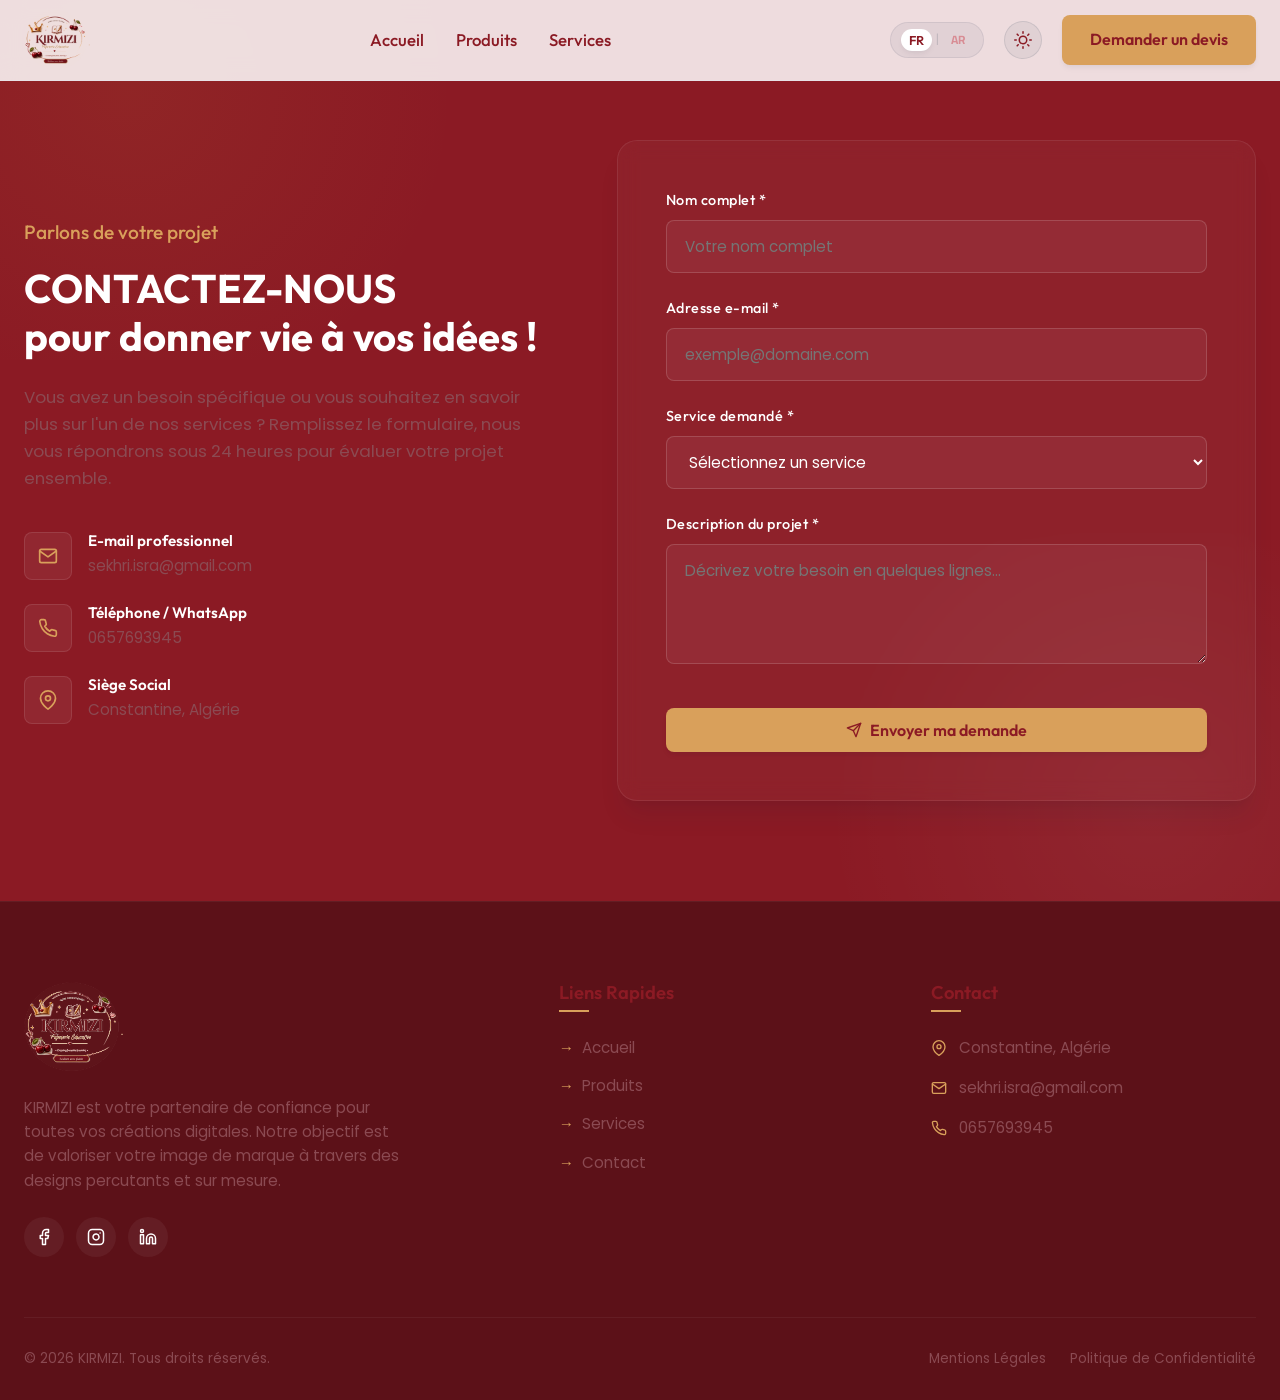
==== contact.html @ c8226710 "feat: move contact section to dedicated contact.html page accessible via Demander un devis" ====
<!DOCTYPE html>
<html lang="fr" dir="ltr">

<head>
  <meta charset="UTF-8">
  <meta name="viewport" content="width=device-width, initial-scale=1.0">
  <meta name="description"
    content="KIRMIZI - Contactez-nous pour toute demande de devis ou information sur nos créations digitales et papeterie éducative.">
  <title>KIRMIZI | Contact & Demande de Devis</title>

  <!-- Stylesheets -->
  <link rel="stylesheet" href="style.css">

  <!-- Favicon -->
  <link rel="icon" type="image/svg+xml" href="assets/logo-symbol.svg">
  <style>
    .contact-page-padding {
      padding-top: 140px;
      padding-bottom: 100px;
      min-height: 80vh;
    }
  </style>
</head>

<body>

  <!-- --- HEADER / NAVIGATION --- -->
  <header id="header">
    <div class="container">
      <nav class="nav-container">
        <a href="index.html" class="logo-link" id="logo-nav">
          <img src="assets/logo-kirmizi.png" alt="KIRMIZI Logo" class="header-logo">
        </a>

        <ul class="nav-menu" id="nav-menu">
          <li><a href="index.html#accueil" class="nav-link" data-i18n="nav-accueil">Accueil</a></li>
          <li><a href="index.html#portfolio" class="nav-link" data-i18n="nav-realisations">Produits</a></li>
          <li><a href="index.html#services" class="nav-link" data-i18n="nav-services">Services</a></li>
        </ul>

        <div class="nav-right-wrapper">
          <!-- Language Switcher -->
          <div class="lang-switcher">
            <button class="lang-btn active" data-lang="fr">FR</button>
            <span class="lang-divider">|</span>
            <button class="lang-btn" data-lang="ar">AR</button>
          </div>

          <button class="theme-toggle" aria-label="Toggle dark mode">
            <svg class="icon-sun" xmlns="http://www.w3.org/2000/svg" width="20" height="20" viewBox="0 0 24 24"
              fill="none" stroke="currentColor" stroke-width="2" stroke-linecap="round" stroke-linejoin="round">
              <circle cx="12" cy="12" r="5"></circle>
              <line x1="12" y1="1" x2="12" y2="3"></line>
              <line x1="12" y1="21" x2="12" y2="23"></line>
              <line x1="4.22" y1="4.22" x2="5.64" y2="5.64"></line>
              <line x1="18.36" y1="18.36" x2="19.78" y2="19.78"></line>
              <line x1="1" y1="12" x2="3" y2="12"></line>
              <line x1="21" y1="12" x2="23" y2="12"></line>
              <line x1="4.22" y1="19.78" x2="5.64" y2="18.36"></line>
              <line x1="18.36" y1="5.64" x2="19.78" y2="4.22"></line>
            </svg>
            <svg class="icon-moon" style="display:none;" xmlns="http://www.w3.org/2000/svg" width="20" height="20"
              viewBox="0 0 24 24" fill="none" stroke="currentColor" stroke-width="2" stroke-linecap="round"
              stroke-linejoin="round">
              <path d="M21 12.79A9 9 0 0111.21 3 7 7 0 0012 21a9 9 0 009-8.21z"></path>
            </svg>
          </button>

          <div class="nav-cta">
            <a href="contact.html" class="btn btn-primary" id="btn-devis" data-i18n="btn-devis">Demander un devis</a>
          </div>
        </div>

        <button class="menu-toggle" id="menu-toggle" aria-label="Ouvrir le menu">
          <span></span>
          <span></span>
          <span></span>
        </button>
      </nav>
    </div>
  </header>

  <!-- --- DEDICATED CONTACT SECTION --- -->
  <section class="contact contact-page-padding" id="contact">
    <div class="container">
      <div class="contact-wrapper">
        <div class="contact-info">
          <span class="contact-lead" data-i18n="contact-lead">Parlons de votre projet</span>
          <h2 class="contact-heading" data-i18n="contact-heading">CONTACTEZ-NOUS <br>pour donner vie à vos idées !</h2>
          <p class="contact-desc" data-i18n="contact-desc">
            Vous avez un besoin spécifique ou vous souhaitez en savoir plus sur l'un de nos services ? Remplissez le
            formulaire, nous vous répondrons sous 24 heures pour évaluer votre projet ensemble.
          </p>

          <div class="contact-details">
            <div class="contact-detail-item">
              <div class="contact-detail-icon">
                <svg xmlns="http://www.w3.org/2000/svg" viewBox="0 0 24 24" fill="none" stroke="currentColor"
                  stroke-width="2" stroke-linecap="round" stroke-linejoin="round">
                  <path d="M4 4h16c1.1 0 2 .9 2 2v12c0 1.1-.9 2-2 2H4c-1.1 0-2-.9-2-2V6c0-1.1.9-2 2-2z"></path>
                  <polyline points="22,6 12,13 2,6"></polyline>
                </svg>
              </div>
              <div class="contact-detail-text">
                <h4 data-i18n="contact-email-label">E-mail professionnel</h4>
                <p>sekhri.isra@gmail.com</p>
              </div>
            </div>

            <div class="contact-detail-item">
              <div class="contact-detail-icon">
                <svg xmlns="http://www.w3.org/2000/svg" viewBox="0 0 24 24" fill="none" stroke="currentColor"
                  stroke-width="2" stroke-linecap="round" stroke-linejoin="round">
                  <path
                    d="M22 16.92v3a2 2 0 0 1-2.18 2 19.79 19.79 0 0 1-8.63-3.07 19.5 19.5 0 0 1-6-6 19.5 19.5 0 0 1-3.07-8.67A2 2 0 0 1 4.11 2h3a2 2 0 0 1 2 1.72 12.84 12.84 0 0 0 .7 2.81 2 2 0 0 1-.45 2.11L8.09 9.91a16 16 0 0 0 6 6l1.27-1.27a2 2 0 0 1 2.11-.45 12.84 12.84 0 0 0 2.81.7A2 2 0 0 1 22 16.92z">
                  </path>
                </svg>
              </div>
              <div class="contact-detail-text">
                <h4 data-i18n="contact-phone-label">Téléphone / WhatsApp</h4>
                <p>0657693945</p>
              </div>
            </div>

            <div class="contact-detail-item">
              <div class="contact-detail-icon">
                <svg xmlns="http://www.w3.org/2000/svg" viewBox="0 0 24 24" fill="none" stroke="currentColor"
                  stroke-width="2" stroke-linecap="round" stroke-linejoin="round">
                  <path d="M21 10c0 7-9 13-9 13s-9-6-9-13a9 9 0 0 1 18 0z"></path>
                  <circle cx="12" cy="10" r="3"></circle>
                </svg>
              </div>
              <div class="contact-detail-text">
                <h4 data-i18n="contact-address-label">Siège Social</h4>
                <p data-i18n="contact-address-val">Constantine, Algérie</p>
              </div>
            </div>
          </div>
        </div>

        <div class="contact-form-container">
          <!-- FormSubmit integration to sekhri.isra@gmail.com -->
          <form id="contactForm" action="https://formsubmit.co/sekhri.isra@gmail.com" method="POST">
            <!-- FormSubmit Configurations -->
            <input type="hidden" name="_subject" value="Nouveau Projet Client - KIRMIZI">
            <input type="hidden" name="_template" value="table">
            <input type="hidden" name="_captcha" value="false">

            <div class="form-group">
              <label for="name" class="form-label" data-i18n="form-name-lbl">Nom complet *</label>
              <input type="text" id="name" name="name" class="form-input" data-i18n-ph="form-name-ph"
                placeholder="Votre nom complet" required>
            </div>

            <div class="form-group">
              <label for="email" class="form-label" data-i18n="form-email-lbl">Adresse e-mail *</label>
              <input type="email" id="email" name="email" class="form-input" data-i18n-ph="form-email-ph"
                placeholder="exemple@domaine.com" required>
            </div>

            <div class="form-group">
              <label for="service" class="form-label" data-i18n="form-service-lbl">Service demandé *</label>
              <select id="service" name="service" class="form-select" required>
                <option value="" disabled selected data-i18n="form-service-select">Sélectionnez un service</option>
                <option value="cartesNotebooks" data-i18n="form-opt-cartes-notebooks">Cartes de visite & Notebooks</option>
                <option value="pptMemoires" data-i18n="form-opt-ppt-memoires">Présentations PowerPoint, Mémoires & Rapports</option>
                <option value="autre" data-i18n="form-opt-other">Autre Projet Digital</option>
              </select>
            </div>

            <div class="form-group">
              <label for="message" class="form-label" data-i18n="form-msg-lbl">Description du projet *</label>
              <textarea id="message" name="message" class="form-textarea" data-i18n-ph="form-msg-ph"
                placeholder="Décrivez votre besoin en quelques lignes..." required></textarea>
            </div>

            <button type="submit" class="btn btn-primary form-submit">
              <svg xmlns="http://www.w3.org/2000/svg" width="16" height="16" viewBox="0 0 24 24" fill="none"
                stroke="currentColor" stroke-width="2" stroke-linecap="round" stroke-linejoin="round"
                class="btn-send-icon">
                <line x1="22" y1="2" x2="11" y2="13"></line>
                <polygon points="22 2 15 22 11 13 2 9 22 2"></polygon>
              </svg>
              <span data-i18n="btn-submit">Envoyer ma demande</span>
            </button>
          </form>

          <!-- Success Message Container -->
          <div class="success-message" id="successMessage"
            style="display: none; text-align: center; padding: 40px 20px; color: var(--text-white);">
            <div
              style="width: 80px; height: 80px; border-radius: 50%; background-color: rgba(204, 164, 59, 0.1); border: 2px solid var(--gold-primary); display: flex; align-items: center; justify-content: center; margin: 0 auto 24px auto;">
              <svg xmlns="http://www.w3.org/2000/svg" width="40" height="40" viewBox="0 0 24 24" fill="none"
                stroke="var(--gold-primary)" stroke-width="3" stroke-linecap="round" stroke-linejoin="round">
                <polyline points="20 6 9 17 4 12"></polyline>
              </svg>
            </div>
            <h3 data-i18n="success-title"
              style="font-family: 'Outfit', sans-serif; font-size: 1.8rem; margin-bottom: 12px; color: var(--gold-primary);">
              Merci pour votre message !</h3>
            <p data-i18n="success-desc"
              style="color: var(--text-light); margin-bottom: 30px; font-size: 1rem; max-width: 400px; margin-left: auto; margin-right: auto;">
              Votre demande a bien été envoyée. Notre équipe commerciale étudiera votre projet et prendra contact avec
              vous sous 24 heures.
            </p>
            <button id="resetFormBtn" class="btn btn-outline-white" data-i18n="btn-reset">Envoyer une autre
              demande</button>
          </div>
        </div>
      </div>
    </div>
  </section>

  <!-- --- FOOTER --- -->
  <footer>
    <div class="container">
      <div class="footer-grid">
        <div class="footer-col-brand">
          <img src="assets/logo-kirmizi.png" alt="KIRMIZI Logo" class="footer-logo">
          <p class="footer-desc" data-i18n="footer-desc">
            KIRMIZI est votre partenaire de confiance pour toutes vos créations digitales. Notre objectif est de
            valoriser votre image de marque à travers des designs percutants et sur mesure.
          </p>
          <div class="footer-socials">
            <a href="#" class="social-link" aria-label="Facebook">
              <svg xmlns="http://www.w3.org/2000/svg" viewBox="0 0 24 24" fill="none" stroke="currentColor"
                stroke-width="2" stroke-linecap="round" stroke-linejoin="round">
                <path d="M18 2h-3a5 5 0 0 0-5 5v3H7v4h3v8h4v-8h3l1-4h-4V7a1 1 0 0 1 1-1h3z"></path>
              </svg>
            </a>
            <a href="#" class="social-link" aria-label="Instagram">
              <svg xmlns="http://www.w3.org/2000/svg" viewBox="0 0 24 24" fill="none" stroke="currentColor"
                stroke-width="2" stroke-linecap="round" stroke-linejoin="round">
                <rect x="2" y="2" width="20" height="20" rx="5" ry="5"></rect>
                <path d="M16 11.37A4 4 0 1 1 12.63 8 4 4 0 0 1 16 11.37z"></path>
                <line x1="17.5" y1="6.5" x2="17.51" y2="6.5"></line>
              </svg>
            </a>
            <a href="#" class="social-link" aria-label="LinkedIn">
              <svg xmlns="http://www.w3.org/2000/svg" viewBox="0 0 24 24" fill="none" stroke="currentColor"
                stroke-width="2" stroke-linecap="round" stroke-linejoin="round">
                <path d="M16 8a6 6 0 0 1 6 6v7h-4v-7a2 2 0 0 0-2-2 2 2 0 0 0-2 2v7h-4v-7a6 6 0 0 1 6-6z"></path>
                <rect x="2" y="9" width="4" height="12"></rect>
                <circle cx="4" cy="4" r="2"></circle>
              </svg>
            </a>
          </div>
        </div>

        <div>
          <h4 class="footer-col-title" data-i18n="footer-links-title">Liens Rapides</h4>
          <ul class="footer-links">
            <li><a href="index.html#accueil" class="footer-link" data-i18n="nav-accueil">Accueil</a></li>
            <li><a href="index.html#portfolio" class="footer-link" data-i18n="nav-realisations">Produits</a></li>
            <li><a href="index.html#services" class="footer-link" data-i18n="nav-services">Services</a></li>
            <li><a href="contact.html" class="footer-link" data-i18n="nav-contact">Contact</a></li>
          </ul>
        </div>

        <div>
          <h4 class="footer-col-title" data-i18n="footer-contact-title">Contact</h4>
          <div class="footer-contact-item">
            <svg xmlns="http://www.w3.org/2000/svg" viewBox="0 0 24 24" fill="none" stroke="currentColor"
              stroke-width="2" stroke-linecap="round" stroke-linejoin="round">
              <path d="M21 10c0 7-9 13-9 13s-9-6-9-13a9 9 0 0 1 18 0z"></path>
              <circle cx="12" cy="10" r="3"></circle>
            </svg>
            <span data-i18n="contact-address-val">Constantine, Algérie</span>
          </div>
          <div class="footer-contact-item">
            <svg xmlns="http://www.w3.org/2000/svg" viewBox="0 0 24 24" fill="none" stroke="currentColor"
              stroke-width="2" stroke-linecap="round" stroke-linejoin="round">
              <path d="M4 4h16c1.1 0 2 .9 2 2v12c0 1.1-.9 2-2 2H4c-1.1 0-2-.9-2-2V6c0-1.1.9-2 2-2z"></path>
              <polyline points="22,6 12,13 2,6"></polyline>
            </svg>
            <span>sekhri.isra@gmail.com</span>
          </div>
          <div class="footer-contact-item">
            <svg xmlns="http://www.w3.org/2000/svg" viewBox="0 0 24 24" fill="none" stroke="currentColor"
              stroke-width="2" stroke-linecap="round" stroke-linejoin="round">
              <path
                d="M22 16.92v3a2 2 0 0 1-2.18 2 19.79 19.79 0 0 1-8.63-3.07 19.5 19.5 0 0 1-6-6 19.5 19.5 0 0 1-3.07-8.67A2 2 0 0 1 4.11 2h3a2 2 0 0 1 2 1.72 12.84 12.84 0 0 0 .7 2.81 2 2 0 0 1-.45 2.11L8.09 9.91a16 16 0 0 0 6 6l1.27-1.27a2 2 0 0 1 2.11-.45 12.84 12.84 0 0 0 2.81.7A2 2 0 0 1 22 16.92z">
              </path>
            </svg>
            <span>0657693945</span>
          </div>
        </div>
      </div>

      <div class="footer-bottom">
        <p data-i18n="footer-copyright">© 2026 KIRMIZI. Tous droits réservés.</p>
        <div class="footer-bottom-links">
          <a href="#" class="footer-bottom-link" data-i18n="footer-legal">Mentions Légales</a>
          <a href="#" class="footer-bottom-link" data-i18n="footer-privacy">Politique de Confidentialité</a>
        </div>
      </div>
    </div>
  </footer>

  <!-- Scripts -->
  <script src="translations.js"></script>
  <script src="script.js"></script>
</body>

</html>
---- style.css ----
@import url('https://fonts.googleapis.com/css2?family=Cairo:wght@300;400;500;600;700;800&family=Outfit:wght@300;400;500;600;700;800&family=Poppins:wght@300;400;500;600;700&display=swap');

/* --- CUSTOM VARIABLES --- */
:root {
  /* Brand Colors */
  --navy-primary: #8B1A24; /* Burgundy */
  --navy-dark: #5C1118;
  --navy-light: #B2222E;
  --navy-muted: #D88C94;
  --gold-primary: #D9A05B;
  --gold-light: #E6BC82;
  --gold-dark: #A67339;
  --gold-bg-hover: #C58B4A;

  /* Services Theme Colors */
  --color-powerpoint: #e05a36;
  --color-memoires: #1a938c;
  --color-cartes: #7209b7;
  --color-notebooks: #d1a12c;
  --color-sitesweb: #0077b6;

  /* Neutrals */
  --text-main: #4A1A1E;
  --text-light: #8B4A52;
  --text-white: #ffffff;
  --bg-light: #FDF6EE;
  --bg-white: #ffffff;
  --border-light: #e2e8f0;

  /* Layout & Transitions */
  --transition-smooth: all 0.4s cubic-bezier(0.16, 1, 0.3, 1);
  --transition-bounce: all 0.5s cubic-bezier(0.175, 0.885, 0.32, 1.275);
  --radius-lg: 20px;
  --radius-md: 12px;
  --radius-sm: 8px;
  --radius-full: 9999px;

  /* Shadows */
  --shadow-sm: 0 4px 6px -1px rgba(15, 34, 63, 0.05), 0 2px 4px -1px rgba(15, 34, 63, 0.03);
  --shadow-md: 0 10px 15px -3px rgba(15, 34, 63, 0.06), 0 4px 6px -2px rgba(15, 34, 63, 0.04);
  --shadow-lg: 0 20px 25px -5px rgba(15, 34, 63, 0.08), 0 10px 10px -5px rgba(15, 34, 63, 0.04);
  --shadow-gold: 0 10px 20px -3px rgba(204, 164, 59, 0.25);
  --shadow-powerpoint: 0 10px 20px -3px rgba(224, 90, 54, 0.2);
  --shadow-memoires: 0 10px 20px -3px rgba(26, 147, 140, 0.2);
  --shadow-cartes: 0 10px 20px -3px rgba(114, 9, 183, 0.2);
  --shadow-notebooks: 0 10px 20px -3px rgba(209, 161, 44, 0.2);
  --shadow-sitesweb: 0 10px 20px -3px rgba(0, 119, 182, 0.2);
}

/* --- RESET & GENERAL STYLES --- */
* {
  margin: 0;
  padding: 0;
  box-sizing: border-box;
}

html {
  scroll-behavior: smooth;
}

body {
  font-family: 'Poppins', sans-serif;
  color: var(--text-main);
  background-color: var(--bg-white);
  line-height: 1.6;
  overflow-x: hidden;
}

h1,
h2,
h3,
h4,
h5,
h6 {
  font-family: 'Outfit', sans-serif;
  font-weight: 700;
  color: var(--navy-primary);
  line-height: 1.2;
}

a {
  text-decoration: none;
  color: inherit;
  transition: var(--transition-smooth);
}

ul {
  list-style: none;
}

img {
  max-width: 100%;
  height: auto;
  display: block;
}

.container {
  width: 100%;
  max-width: 1280px;
  margin: 0 auto;
  padding: 0 24px;
}

.section-padding {
  padding: 100px 0;
}

/* --- TYPOGRAPHY UTILITIES --- */
.section-title {
  text-align: center;
  font-size: 2.5rem;
  margin-bottom: 16px;
  position: relative;
}

.section-title span {
  color: var(--gold-primary);
}

.section-subtitle {
  text-align: center;
  font-size: 1.1rem;
  color: var(--text-light);
  max-width: 600px;
  margin: 0 auto 60px auto;
}

/* --- BUTTONS --- */
.btn {
  display: inline-flex;
  align-items: center;
  justify-content: center;
  padding: 12px 28px;
  font-family: 'Outfit', sans-serif;
  font-weight: 600;
  font-size: 1rem;
  border-radius: var(--radius-sm);
  transition: var(--transition-smooth);
  cursor: pointer;
  border: none;
  gap: 8px;
}

.btn-primary {
  background-color: var(--gold-primary);
  color: var(--navy-primary);
  box-shadow: var(--shadow-sm);
}

.btn-primary:hover {
  background-color: var(--gold-light);
  color: var(--navy-primary);
  transform: translateY(-2px);
  box-shadow: var(--shadow-gold);
}

.btn-secondary {
  background-color: transparent;
  color: var(--navy-primary);
  border: 2px solid var(--navy-primary);
}

.btn-secondary:hover {
  background-color: var(--navy-primary);
  color: var(--text-white);
  transform: translateY(-2px);
}

.btn-outline-white {
  background-color: transparent;
  color: var(--text-white);
  border: 2px solid var(--text-white);
}

.btn-outline-white:hover {
  background-color: var(--text-white);
  color: var(--navy-primary);
  transform: translateY(-2px);
}

/* --- HEADER & NAVIGATION --- */
header {
  position: fixed;
  top: 0;
  left: 0;
  width: 100%;
  z-index: 1000;
  background-color: rgba(255, 255, 255, 0.85);
  backdrop-filter: blur(12px);
  -webkit-backdrop-filter: blur(12px);
  border-bottom: 1px solid rgba(226, 232, 240, 0.5);
  transition: var(--transition-smooth);
}

header.scrolled {
  background-color: var(--bg-white);
  box-shadow: var(--shadow-sm);
  padding: 10px 0;
}

.nav-container {
  display: flex;
  justify-content: space-between;
  align-items: center;
  height: 80px;
  transition: var(--transition-smooth);
}

header.scrolled .nav-container {
  height: 70px;
}

.logo-link img,
.header-logo {
  height: 60px;
  width: auto;
  max-height: 100%;
  object-fit: contain;
  transition: var(--transition-smooth);
}

.nav-right-wrapper {
  display: flex;
  align-items: center;
  gap: 20px;
}

.nav-menu {
  display: flex;
  align-items: center;
  gap: 32px;
}

.nav-link {
  font-family: 'Outfit', sans-serif;
  font-weight: 500;
  font-size: 1.05rem;
  color: var(--navy-primary);
  position: relative;
  padding: 6px 0;
}

.nav-link::after {
  content: '';
  position: absolute;
  bottom: 0;
  left: 0;
  width: 0;
  height: 2px;
  background-color: var(--gold-primary);
  transition: var(--transition-smooth);
}

.nav-link:hover {
  color: var(--gold-primary);
}

.nav-link:hover::after {
  width: 100%;
}

.nav-cta {
  display: flex;
  align-items: center;
}

.menu-toggle {
  display: none;
  flex-direction: column;
  justify-content: space-between;
  width: 24px;
  height: 18px;
  background: transparent;
  border: none;
  cursor: pointer;
  z-index: 1001;
}

.menu-toggle span {
  display: block;
  width: 100%;
  height: 2px;
  background-color: var(--navy-primary);
  transition: var(--transition-smooth);
}

/* --- HERO SECTION --- */
.hero {
  position: relative;
  background: radial-gradient(circle at 10% 20%, rgba(204, 164, 59, 0.05) 0%, rgba(255, 255, 255, 0) 90%),
    radial-gradient(circle at 90% 80%, rgba(15, 34, 63, 0.03) 0%, rgba(255, 255, 255, 0) 90%);
  padding: 160px 0 100px 0;
  overflow: hidden;
}

.hero-grid {
  display: grid;
  grid-template-columns: 1.2fr 1fr;
  align-items: center;
  gap: 48px;
}

.hero-content {
  max-width: 650px;
}

.hero-tag {
  display: inline-flex;
  align-items: center;
  gap: 8px;
  background-color: rgba(204, 164, 59, 0.1);
  color: var(--gold-dark);
  font-family: 'Outfit', sans-serif;
  font-weight: 600;
  font-size: 0.9rem;
  padding: 6px 16px;
  border-radius: var(--radius-full);
  margin-bottom: 24px;
  border: 1px solid rgba(204, 164, 59, 0.2);
}

.hero-tag svg {
  width: 14px;
  height: 14px;
  fill: currentColor;
}

.hero-title {
  font-size: 3.5rem;
  font-weight: 800;
  margin-bottom: 20px;
  letter-spacing: -0.5px;
}

.hero-title span.accent {
  color: var(--gold-primary);
  font-family: 'Poppins', sans-serif;
  font-weight: 300;
  font-style: italic;
}

.hero-description {
  font-size: 1.15rem;
  color: var(--text-light);
  margin-bottom: 36px;
  font-weight: 400;
}

.hero-btns {
  display: flex;
  gap: 16px;
}

.hero-visual {
  position: relative;
  display: flex;
  justify-content: center;
  align-items: center;
}

.hero-mockup-wrapper {
  position: relative;
  width: 100%;
  max-width: 520px;
  border-radius: var(--radius-lg);
  box-shadow: var(--shadow-lg);
  background-color: var(--bg-white);
  padding: 10px;
  transition: var(--transition-smooth);
  z-index: 2;
  border: 1px solid rgba(15, 34, 63, 0.05);
}

.hero-mockup-wrapper:hover {
  transform: translateY(-8px) scale(1.01);
  box-shadow: 0 30px 50px -10px rgba(15, 34, 63, 0.15);
}

.hero-mockup-wrapper img {
  border-radius: calc(var(--radius-lg) - 8px);
  width: 100%;
}

.hero-backdrop {
  position: absolute;
  top: 10%;
  right: -5%;
  width: 90%;
  height: 90%;
  background: linear-gradient(135deg, rgba(204, 164, 59, 0.2) 0%, rgba(15, 34, 63, 0.2) 100%);
  filter: blur(50px);
  border-radius: 50%;
  z-index: 1;
  pointer-events: none;
}

/* --- TRUST BANNER (AVANTAGES) --- */
.trust-banner {
  background-color: var(--navy-primary);
  color: var(--text-white);
  padding: 35px 0;
  box-shadow: var(--shadow-md);
  position: relative;
  z-index: 5;
}

.trust-grid {
  display: flex;
  justify-content: space-between;
  align-items: center;
  flex-wrap: wrap;
  gap: 24px;
}

.trust-item {
  display: flex;
  align-items: center;
  gap: 12px;
}

.trust-icon {
  width: 42px;
  height: 42px;
  border-radius: 50%;
  background-color: rgba(255, 255, 255, 0.1);
  display: flex;
  align-items: center;
  justify-content: center;
  color: var(--gold-primary);
  flex-shrink: 0;
  transition: var(--transition-smooth);
  border: 1px solid rgba(255, 255, 255, 0.05);
}

.trust-item:hover .trust-icon {
  background-color: var(--gold-primary);
  color: var(--navy-primary);
  transform: rotate(360deg);
}

.trust-icon svg {
  width: 20px;
  height: 20px;
}

.trust-text {
  font-family: 'Outfit', sans-serif;
  font-weight: 600;
  font-size: 0.9rem;
  letter-spacing: 1.5px;
  text-transform: uppercase;
}

.trust-divider {
  height: 30px;
  width: 1px;
  background-color: rgba(255, 255, 255, 0.15);
}

/* --- SERVICES SECTION --- */
.services {
  background-color: var(--bg-light);
}

.services-grid {
  display: grid;
  grid-template-columns: repeat(auto-fit, minmax(280px, 1fr));
  gap: 30px;
}

/* Service Card Themes */
.service-card {
  background-color: var(--bg-white);
  border-radius: var(--radius-lg);
  padding: 40px 30px;
  box-shadow: var(--shadow-sm);
  border: 1px solid var(--border-light);
  transition: var(--transition-bounce);
  position: relative;
  overflow: hidden;
  display: flex;
  flex-direction: column;
  align-items: flex-start;
}

.service-card::before {
  content: '';
  position: absolute;
  top: 0;
  left: 0;
  width: 100%;
  height: 4px;
  transition: var(--transition-smooth);
}

.service-icon {
  width: 65px;
  height: 65px;
  border-radius: 50%;
  display: flex;
  align-items: center;
  justify-content: center;
  margin-bottom: 28px;
  transition: var(--transition-bounce);
  color: var(--text-white);
}

.service-icon svg {
  width: 28px;
  height: 28px;
}

.service-title {
  font-size: 1.4rem;
  font-weight: 700;
  margin-bottom: 14px;
  transition: var(--transition-smooth);
}

.service-desc {
  font-size: 0.95rem;
  color: var(--text-light);
  margin-bottom: 30px;
  flex-grow: 1;
}

.service-link {
  display: inline-flex;
  align-items: center;
  gap: 8px;
  font-family: 'Outfit', sans-serif;
  font-weight: 600;
  font-size: 0.95rem;
  transition: var(--transition-smooth);
}

.service-link svg {
  width: 16px;
  height: 16px;
  transition: var(--transition-bounce);
}

/* Applying Themes Dynamically */
/* 1. PowerPoint (Orange) */
.service-card.theme-powerpoint::before {
  background-color: var(--color-powerpoint);
}

.service-card.theme-powerpoint .service-icon {
  background-color: var(--color-powerpoint);
  box-shadow: 0 8px 20px -5px var(--color-powerpoint);
}

.service-card.theme-powerpoint .service-link {
  color: var(--color-powerpoint);
}

.service-card.theme-powerpoint:hover {
  border-color: rgba(224, 90, 54, 0.3);
  box-shadow: var(--shadow-powerpoint);
  transform: translateY(-8px);
}

.service-card.theme-powerpoint:hover .service-icon {
  transform: scale(1.1) rotate(10deg);
}

.service-card.theme-powerpoint:hover .service-link svg {
  transform: translateX(4px);
}

/* 2. Mémoires (Teal) */
.service-card.theme-memoires::before {
  background-color: var(--color-memoires);
}

.service-card.theme-memoires .service-icon {
  background-color: var(--color-memoires);
  box-shadow: 0 8px 20px -5px var(--color-memoires);
}

.service-card.theme-memoires .service-link {
  color: var(--color-memoires);
}

.service-card.theme-memoires:hover {
  border-color: rgba(26, 147, 140, 0.3);
  box-shadow: var(--shadow-memoires);
  transform: translateY(-8px);
}

.service-card.theme-memoires:hover .service-icon {
  transform: scale(1.1) rotate(10deg);
}

.service-card.theme-memoires:hover .service-link svg {
  transform: translateX(4px);
}

/* 3. Cartes de visite (Purple) */
.service-card.theme-cartes::before {
  background-color: var(--color-cartes);
}

.service-card.theme-cartes .service-icon {
  background-color: var(--color-cartes);
  box-shadow: 0 8px 20px -5px var(--color-cartes);
}

.service-card.theme-cartes .service-link {
  color: var(--color-cartes);
}

.service-card.theme-cartes:hover {
  border-color: rgba(114, 9, 183, 0.3);
  box-shadow: var(--shadow-cartes);
  transform: translateY(-8px);
}

.service-card.theme-cartes:hover .service-icon {
  transform: scale(1.1) rotate(10deg);
}

.service-card.theme-cartes:hover .service-link svg {
  transform: translateX(4px);
}

/* 4. Notebook (Gold) */
.service-card.theme-notebooks::before {
  background-color: var(--color-notebooks);
}

.service-card.theme-notebooks .service-icon {
  background-color: var(--color-notebooks);
  box-shadow: 0 8px 20px -5px var(--color-notebooks);
}

.service-card.theme-notebooks .service-link {
  color: var(--color-notebooks);
}

.service-card.theme-notebooks:hover {
  border-color: rgba(209, 161, 44, 0.3);
  box-shadow: var(--shadow-notebooks);
  transform: translateY(-8px);
}

.service-card.theme-notebooks:hover .service-icon {
  transform: scale(1.1) rotate(10deg);
}

.service-card.theme-notebooks:hover .service-link svg {
  transform: translateX(4px);
}

/* 5. Sites Web (Blue) */
.service-card.theme-sitesweb::before {
  background-color: var(--color-sitesweb);
}

.service-card.theme-sitesweb .service-icon {
  background-color: var(--color-sitesweb);
  box-shadow: 0 8px 20px -5px var(--color-sitesweb);
}

.service-card.theme-sitesweb .service-link {
  color: var(--color-sitesweb);
}

.service-card.theme-sitesweb:hover {
  border-color: rgba(0, 119, 182, 0.3);
  box-shadow: var(--shadow-sitesweb);
  transform: translateY(-8px);
}

.service-card.theme-sitesweb:hover .service-icon {
  transform: scale(1.1) rotate(10deg);
}

.service-card.theme-sitesweb:hover .service-link svg {
  transform: translateX(4px);
}

/* --- PORTFOLIO GALLERY --- */
.portfolio-filters {
  display: flex;
  justify-content: center;
  gap: 12px;
  margin-bottom: 40px;
  flex-wrap: wrap;
}

.filter-btn {
  background-color: var(--bg-light);
  color: var(--navy-primary);
  border: 1px solid var(--border-light);
  padding: 8px 20px;
  border-radius: var(--radius-full);
  font-family: 'Outfit', sans-serif;
  font-weight: 500;
  cursor: pointer;
  transition: var(--transition-smooth);
}

.filter-btn.active,
.filter-btn:hover {
  background-color: var(--navy-primary);
  color: var(--text-white);
  border-color: var(--navy-primary);
}

.portfolio-grid {
  display: grid;
  grid-template-columns: repeat(auto-fill, minmax(350px, 1fr));
  gap: 30px;
}

.portfolio-item {
  position: relative;
  border-radius: var(--radius-lg);
  overflow: hidden;
  box-shadow: var(--shadow-sm);
  aspect-ratio: 4 / 3;
  cursor: pointer;
  background-color: var(--navy-primary);
}

.portfolio-img {
  width: 100%;
  height: 100%;
  object-fit: cover;
  transition: var(--transition-smooth);
}

.portfolio-overlay {
  position: absolute;
  top: 0;
  left: 0;
  width: 100%;
  height: 100%;
  background: linear-gradient(to top, rgba(15, 34, 63, 0.95) 0%, rgba(15, 34, 63, 0.4) 100%);
  display: flex;
  flex-direction: column;
  justify-content: flex-end;
  padding: 30px;
  opacity: 0;
  transition: var(--transition-smooth);
  z-index: 2;
}

.portfolio-item:hover .portfolio-img {
  transform: scale(1.1);
}

.portfolio-item:hover .portfolio-overlay {
  opacity: 1;
}

.portfolio-category {
  font-family: 'Outfit', sans-serif;
  font-size: 0.8rem;
  font-weight: 600;
  text-transform: uppercase;
  color: var(--gold-primary);
  letter-spacing: 2px;
  margin-bottom: 6px;
}

.portfolio-title {
  font-size: 1.3rem;
  font-weight: 700;
  color: var(--text-white);
}

/* --- CONTACT SECTION --- */
.contact {
  background-color: var(--navy-primary);
  color: var(--text-white);
  position: relative;
  overflow: hidden;
}

.contact::before {
  content: '';
  position: absolute;
  top: -20%;
  left: -20%;
  width: 60%;
  height: 60%;
  background: radial-gradient(circle, rgba(204, 164, 59, 0.08) 0%, rgba(255, 255, 255, 0) 70%);
  pointer-events: none;
}

.contact::after {
  content: '';
  position: absolute;
  bottom: -20%;
  right: -20%;
  width: 60%;
  height: 60%;
  background: radial-gradient(circle, rgba(255, 255, 255, 0.05) 0%, rgba(255, 255, 255, 0) 70%);
  pointer-events: none;
}

.contact .section-title {
  color: var(--text-white);
}

.contact-wrapper {
  display: grid;
  grid-template-columns: 1fr 1.2fr;
  gap: 60px;
  position: relative;
  z-index: 2;
}

.contact-info {
  display: flex;
  flex-direction: column;
  justify-content: center;
}

.contact-lead {
  font-size: 1.2rem;
  color: var(--gold-primary);
  margin-bottom: 16px;
  font-family: 'Outfit', sans-serif;
  font-weight: 500;
}

.contact-heading {
  font-size: 2.5rem;
  color: var(--text-white);
  margin-bottom: 24px;
}

.contact-desc {
  color: var(--text-light);
  margin-bottom: 40px;
  font-size: 1.05rem;
}

.contact-details {
  display: flex;
  flex-direction: column;
  gap: 24px;
}

.contact-detail-item {
  display: flex;
  align-items: center;
  gap: 16px;
}

.contact-detail-icon {
  width: 48px;
  height: 48px;
  border-radius: var(--radius-sm);
  background-color: rgba(255, 255, 255, 0.06);
  border: 1px solid rgba(255, 255, 255, 0.1);
  display: flex;
  align-items: center;
  justify-content: center;
  color: var(--gold-primary);
}

.contact-detail-icon svg {
  width: 20px;
  height: 20px;
}

.contact-detail-text h4 {
  font-family: 'Outfit', sans-serif;
  font-weight: 600;
  font-size: 0.95rem;
  color: var(--text-white);
  margin-bottom: 4px;
}

.contact-detail-text p {
  color: var(--text-light);
  font-size: 0.95rem;
}

/* Glassmorphic Contact Form */
.contact-form-container {
  background-color: rgba(255, 255, 255, 0.03);
  backdrop-filter: blur(10px);
  -webkit-backdrop-filter: blur(10px);
  border: 1px solid rgba(255, 255, 255, 0.08);
  padding: 48px;
  border-radius: var(--radius-lg);
  box-shadow: var(--shadow-lg);
}

.form-group {
  margin-bottom: 24px;
}

.form-label {
  display: block;
  font-family: 'Outfit', sans-serif;
  font-weight: 500;
  font-size: 0.9rem;
  margin-bottom: 8px;
  color: var(--text-white);
  letter-spacing: 0.5px;
}

.form-input,
.form-select,
.form-textarea {
  width: 100%;
  background-color: rgba(255, 255, 255, 0.05);
  border: 1px solid rgba(255, 255, 255, 0.15);
  padding: 14px 18px;
  border-radius: var(--radius-sm);
  color: var(--text-white);
  font-family: 'Poppins', sans-serif;
  font-size: 0.95rem;
  transition: var(--transition-smooth);
}

.form-select option {
  background-color: var(--navy-dark);
  color: var(--text-white);
}

.form-input:focus,
.form-select:focus,
.form-textarea:focus {
  outline: none;
  border-color: var(--gold-primary);
  background-color: rgba(255, 255, 255, 0.08);
  box-shadow: 0 0 0 4px rgba(204, 164, 59, 0.15);
}

.form-textarea {
  resize: vertical;
  min-height: 120px;
}

.form-submit {
  width: 100%;
  margin-top: 12px;
}

/* --- FOOTER --- */
footer {
  background-color: var(--navy-dark);
  color: var(--text-white);
  padding: 80px 0 30px 0;
  border-top: 1px solid rgba(255, 255, 255, 0.05);
}

.footer-grid {
  display: grid;
  grid-template-columns: 1.5fr 1fr 1fr;
  gap: 48px;
  margin-bottom: 60px;
}

.footer-col-brand {
  max-width: 380px;
}

.footer-logo {
  height: 90px;
  width: auto;
  object-fit: contain;
  margin-bottom: 24px;
}

.footer-desc {
  color: var(--text-light);
  font-size: 0.95rem;
  margin-bottom: 24px;
}

.footer-socials {
  display: flex;
  gap: 12px;
}

.social-link {
  width: 40px;
  height: 40px;
  border-radius: 50%;
  background-color: rgba(255, 255, 255, 0.05);
  display: flex;
  align-items: center;
  justify-content: center;
  color: var(--text-white);
  transition: var(--transition-smooth);
}

.social-link:hover {
  background-color: var(--gold-primary);
  color: var(--navy-primary);
  transform: translateY(-3px);
}

.social-link svg {
  width: 18px;
  height: 18px;
}

.footer-col-title {
  font-family: 'Outfit', sans-serif;
  font-weight: 600;
  font-size: 1.15rem;
  margin-bottom: 24px;
  position: relative;
  padding-bottom: 8px;
}

.footer-col-title::after {
  content: '';
  position: absolute;
  bottom: 0;
  left: 0;
  width: 30px;
  height: 2px;
  background-color: var(--gold-primary);
}

.footer-links {
  display: flex;
  flex-direction: column;
  gap: 14px;
}

.footer-link {
  color: var(--text-light);
  font-size: 0.95rem;
  display: flex;
  align-items: center;
  gap: 8px;
}

.footer-link::before {
  content: '→';
  color: var(--gold-primary);
  transition: var(--transition-smooth);
}

.footer-link:hover {
  color: var(--gold-primary);
  transform: translateX(4px);
}

.footer-contact-item {
  display: flex;
  align-items: flex-start;
  gap: 12px;
  color: var(--text-light);
  font-size: 0.95rem;
  margin-bottom: 16px;
}

.footer-contact-item svg {
  width: 16px;
  height: 16px;
  color: var(--gold-primary);
  margin-top: 4px;
  flex-shrink: 0;
}

.footer-bottom {
  display: flex;
  justify-content: space-between;
  align-items: center;
  padding-top: 30px;
  border-top: 1px solid rgba(255, 255, 255, 0.05);
  font-size: 0.85rem;
  color: var(--text-light);
}

.footer-bottom-links {
  display: flex;
  gap: 24px;
}

.footer-bottom-link:hover {
  color: var(--gold-primary);
}

/* --- DYNAMIC MODALS FOR SERVICES --- */
.modal-overlay {
  position: fixed;
  top: 0;
  left: 0;
  width: 100%;
  height: 100%;
  background-color: rgba(7, 17, 36, 0.8);
  backdrop-filter: blur(8px);
  z-index: 2000;
  display: flex;
  align-items: center;
  justify-content: center;
  opacity: 0;
  pointer-events: none;
  transition: var(--transition-smooth);
}

.modal-overlay.active {
  opacity: 1;
  pointer-events: auto;
}

.modal-content {
  background-color: var(--bg-white);
  width: 90%;
  max-width: 600px;
  border-radius: var(--radius-lg);
  padding: 48px;
  box-shadow: var(--shadow-lg);
  position: relative;
  transform: scale(0.9);
  transition: var(--transition-bounce);
  border: 1px solid rgba(15, 34, 63, 0.1);
}

.modal-overlay.active .modal-content {
  transform: scale(1);
}

.modal-close {
  position: absolute;
  top: 24px;
  right: 24px;
  width: 36px;
  height: 36px;
  border-radius: 50%;
  background-color: var(--bg-light);
  border: none;
  cursor: pointer;
  display: flex;
  align-items: center;
  justify-content: center;
  color: var(--navy-primary);
  transition: var(--transition-smooth);
}

.modal-close:hover {
  background-color: var(--navy-primary);
  color: var(--text-white);
}

.modal-header {
  display: flex;
  align-items: center;
  gap: 16px;
  margin-bottom: 24px;
}

.modal-badge {
  padding: 6px 14px;
  border-radius: var(--radius-full);
  font-family: 'Outfit', sans-serif;
  font-size: 0.8rem;
  font-weight: 600;
  text-transform: uppercase;
  color: var(--text-white);
}

.modal-title {
  font-size: 1.8rem;
  font-weight: 800;
}

.modal-body {
  font-size: 1rem;
  color: var(--text-main);
  margin-bottom: 30px;
}

.modal-body ul {
  margin-top: 16px;
  display: flex;
  flex-direction: column;
  gap: 10px;
}

.modal-body li {
  display: flex;
  align-items: center;
  gap: 10px;
}

.modal-body li::before {
  content: '✓';
  color: var(--gold-primary);
  font-weight: bold;
}

.modal-action {
  display: flex;
  justify-content: flex-end;
  gap: 12px;
}

/* --- RESPONSIVE DESIGN --- */
@media (max-width: 1024px) {
  .hero-title {
    font-size: 3rem;
  }

  .hero-grid {
    gap: 32px;
  }
}

@media (max-width: 900px) {
  .section-padding {
    padding: 80px 0;
  }

  .hero {
    padding: 140px 0 80px 0;
  }

  .hero-grid {
    grid-template-columns: 1fr;
    text-align: center;
  }

  .hero-content {
    margin: 0 auto;
  }

  .hero-tag {
    justify-content: center;
  }

  .hero-btns {
    justify-content: center;
  }

  .hero-mockup-wrapper {
    max-width: 450px;
    margin: 0 auto;
  }

  .trust-divider {
    display: none;
  }

  .trust-grid {
    justify-content: center;
  }

  .contact-wrapper {
    grid-template-columns: 1fr;
    gap: 40px;
  }

  .contact-info {
    text-align: center;
  }

  .contact-details {
    align-items: center;
  }

  .footer-grid {
    grid-template-columns: 1fr;
    gap: 36px;
    text-align: center;
  }

  .footer-col-brand {
    max-width: 100%;
    margin: 0 auto;
  }

  .footer-logo {
    margin: 0 auto 24px auto;
  }

  .footer-socials {
    justify-content: center;
  }

  .footer-col-title::after {
    left: 50%;
    transform: translateX(-50%);
  }

  .footer-bottom {
    flex-direction: column;
    gap: 16px;
    text-align: center;
  }
}

@media (max-width: 768px) {
  .header-logo {
    height: 48px !important;
    width: auto !important;
    object-fit: contain;
  }
  .nav-right-wrapper {
    gap: 10px !important;
  }

  .portfolio-grid {
    grid-template-columns: repeat(auto-fill, minmax(280px, 1fr));
  }

  .menu-toggle {
    display: flex;
  }

  .nav-menu {
    position: fixed;
    top: 0;
    right: -100%;
    width: 280px;
    height: 100vh;
    background-color: var(--navy-primary);
    flex-direction: column;
    justify-content: center;
    gap: 40px;
    padding: 50px;
    transition: var(--transition-bounce);
    box-shadow: -10px 0 30px rgba(0, 0, 0, 0.2);
  }

  .nav-menu.active {
    right: 0;
  }

  .nav-link {
    color: var(--text-white);
    font-size: 1.2rem;
  }

  .nav-link::after {
    background-color: var(--gold-primary);
  }

  .nav-cta {
    display: none;
    /* Hide top CTA on mobile */
  }

  .menu-toggle.active span:nth-child(1) {
    transform: translateY(8px) rotate(45deg);
    background-color: var(--text-white);
  }

  .menu-toggle.active span:nth-child(2) {
    opacity: 0;
  }

  .menu-toggle.active span:nth-child(3) {
    transform: translateY(-8px) rotate(-45deg);
    background-color: var(--text-white);
  }
}

@media (max-width: 480px) {
  .portfolio-grid {
    grid-template-columns: 1fr;
  }

  .hero-title {
    font-size: 2.3rem;
  }

  .hero-btns {
    flex-direction: column;
    width: 100%;
  }

  .hero-btns .btn {
    width: 100%;
  }

  .section-title {
    font-size: 2rem;
  }

  .contact-form-container {
    padding: 24px;
  }

  .modal-content {
    padding: 24px;
  }
}

/* --- DARK MODE --- */
[data-theme="dark"] {
  --text-main: #c9d6e3;
  --text-light: #8fa3b8;
  --text-white: #f0f4f8;
  --bg-light: #0e1c2f;
  --bg-white: #0a1628;
  --border-light: #1e3454;
  --shadow-sm: 0 4px 6px -1px rgba(0, 0, 0, 0.3), 0 2px 4px -1px rgba(0, 0, 0, 0.2);
  --shadow-md: 0 10px 15px -3px rgba(0, 0, 0, 0.35), 0 4px 6px -2px rgba(0, 0, 0, 0.2);
  --shadow-lg: 0 20px 25px -5px rgba(0, 0, 0, 0.4), 0 10px 10px -5px rgba(0, 0, 0, 0.25);
}

/* Body & Headings */
[data-theme="dark"] body {
  background-color: var(--bg-white);
  color: var(--text-main);
}

[data-theme="dark"] h1,
[data-theme="dark"] h2,
[data-theme="dark"] h3,
[data-theme="dark"] h4,
[data-theme="dark"] h5,
[data-theme="dark"] h6 {
  color: var(--text-white);
}

/* Header */
[data-theme="dark"] header {
  background-color: rgba(10, 22, 40, 0.88);
  border-bottom-color: rgba(30, 52, 84, 0.6);
}

[data-theme="dark"] header.scrolled {
  background-color: #0a1628;
  box-shadow: 0 4px 20px rgba(0, 0, 0, 0.4);
}

[data-theme="dark"] .nav-link {
  color: var(--text-white);
}

[data-theme="dark"] .menu-toggle span {
  background-color: var(--text-white);
}

/* Hero Section */
[data-theme="dark"] .hero {
  background: radial-gradient(circle at 10% 20%, rgba(204, 164, 59, 0.08) 0%, transparent 90%),
    radial-gradient(circle at 90% 80%, rgba(15, 34, 63, 0.2) 0%, transparent 90%);
}

[data-theme="dark"] .hero-mockup-wrapper {
  background-color: #0e1c2f;
  border-color: rgba(255, 255, 255, 0.05);
}

/* Services Section */
[data-theme="dark"] .services {
  background-color: var(--bg-light);
}

[data-theme="dark"] .service-card {
  background-color: #0e1c2f;
  border-color: #1e3454;
}

[data-theme="dark"] .service-title {
  color: var(--text-white);
}

[data-theme="dark"] .service-desc {
  color: var(--text-light);
}

/* Portfolio Section */
[data-theme="dark"] .portfolio {
  background-color: var(--bg-white);
}

[data-theme="dark"] .filter-btn {
  background-color: #0e1c2f;
  color: var(--text-white);
  border-color: #1e3454;
}

[data-theme="dark"] .filter-btn.active,
[data-theme="dark"] .filter-btn:hover {
  background-color: var(--gold-primary);
  color: var(--navy-dark);
  border-color: var(--gold-primary);
}

/* Modal */
[data-theme="dark"] .modal-content {
  background-color: #0e1c2f;
  border-color: #1e3454;
}

[data-theme="dark"] .modal-title {
  color: var(--text-white);
}

[data-theme="dark"] .modal-body {
  color: var(--text-main);
}

[data-theme="dark"] .modal-close {
  background-color: #1a3050;
  color: var(--text-white);
}

[data-theme="dark"] .modal-close:hover {
  background-color: var(--gold-primary);
  color: var(--navy-dark);
}

[data-theme="dark"] .btn-secondary {
  color: var(--text-white);
  border-color: var(--text-white);
}

[data-theme="dark"] .btn-secondary:hover {
  background-color: var(--text-white);
  color: var(--navy-dark);
}

/* Language Switcher in dark mode */
[data-theme="dark"] .lang-switcher {
  background-color: rgba(255, 255, 255, 0.05);
  border-color: rgba(255, 255, 255, 0.1);
}

[data-theme="dark"] .lang-btn {
  color: var(--text-light);
}

[data-theme="dark"] .lang-btn.active,
[data-theme="dark"] .lang-btn:hover {
  color: var(--navy-dark);
  background-color: var(--gold-primary);
}

[data-theme="dark"] .lang-divider {
  color: rgba(255, 255, 255, 0.15);
}

/* Theme Toggle Button */
.theme-toggle {
  background: rgba(15, 34, 63, 0.06);
  border: 1px solid rgba(15, 34, 63, 0.1);
  cursor: pointer;
  padding: 8px;
  border-radius: var(--radius-full);
  display: flex;
  align-items: center;
  justify-content: center;
  color: var(--navy-primary);
  transition: var(--transition-smooth);
  width: 38px;
  height: 38px;
}

.theme-toggle:hover {
  background-color: var(--gold-primary);
  color: var(--navy-dark);
  border-color: var(--gold-primary);
  transform: scale(1.1) rotate(12deg);
}

[data-theme="dark"] .theme-toggle {
  background: rgba(255, 255, 255, 0.08);
  border-color: rgba(255, 255, 255, 0.12);
  color: var(--gold-primary);
}

[data-theme="dark"] .theme-toggle:hover {
  background-color: var(--gold-primary);
  color: var(--navy-dark);
}

.theme-toggle svg {
  width: 18px;
  height: 18px;
  transition: var(--transition-smooth);
}


/* --- LANGUAGE SWITCHER --- */
.lang-switcher {
  display: flex;
  align-items: center;
  gap: 4px;
  background-color: rgba(15, 34, 63, 0.05);
  padding: 4px 10px;
  border-radius: var(--radius-full);
  border: 1px solid rgba(15, 34, 63, 0.08);
}

.lang-btn {
  background: none;
  border: none;
  font-family: 'Outfit', sans-serif;
  font-weight: 600;
  font-size: 0.8rem;
  color: var(--navy-muted);
  cursor: pointer;
  padding: 3px 8px;
  border-radius: var(--radius-full);
  transition: var(--transition-smooth);
}

.lang-btn.active,
.lang-btn:hover {
  color: var(--navy-primary);
  background-color: var(--bg-white);
  box-shadow: var(--shadow-sm);
}

.lang-btn[data-lang="ar"] {
  font-family: 'Cairo', sans-serif;
  font-weight: 700;
  font-size: 0.75rem;
  padding-top: 1px;
  padding-bottom: 2px;
}

.lang-divider {
  color: rgba(15, 34, 63, 0.15);
  font-size: 0.75rem;
  user-select: none;
}

/* --- RTL LAYOUT SUPPORT (ARABIC) --- */
html[dir="rtl"] body {
  font-family: 'Cairo', sans-serif;
}

html[dir="rtl"] h1,
html[dir="rtl"] h2,
html[dir="rtl"] h3,
html[dir="rtl"] h4,
html[dir="rtl"] h5,
html[dir="rtl"] h6,
html[dir="rtl"] .btn,
html[dir="rtl"] .nav-link,
html[dir="rtl"] .lang-btn {
  font-family: 'Cairo', sans-serif;
}

/* Mirror icons and arrows direction */
html[dir="rtl"] .link-arrow,
html[dir="rtl"] #btn-devis svg,
html[dir="rtl"] .btn-send-icon {
  transform: scaleX(-1);
}

/* Adjust hero backdrop position */
html[dir="rtl"] .hero-backdrop {
  right: auto;
  left: -5%;
}

/* Footer list bullet direction */
html[dir="rtl"] .footer-link::before {
  content: '←';
  display: inline-block;
}

/* Modal bullet points direction */
html[dir="rtl"] .modal-body li::before {
  content: '✓';
  display: inline-block;
  margin-left: 8px;
  margin-right: 0;
}

/* Modal action buttons alignment */
html[dir="rtl"] .modal-action {
  justify-content: flex-start;
}

/* Mobile Nav Menu drawer slide direction for RTL */
@media (max-width: 768px) {
  html[dir="rtl"] .nav-menu {
    right: auto;
    left: -100%;
    box-shadow: 10px 0 30px rgba(0, 0, 0, 0.2);
  }

  html[dir="rtl"] .nav-menu.active {
    left: 0;
    right: auto;
  }
}

/* Custom loading spinner alignment */
.spinner {
  display: inline-block;
  vertical-align: middle;
}
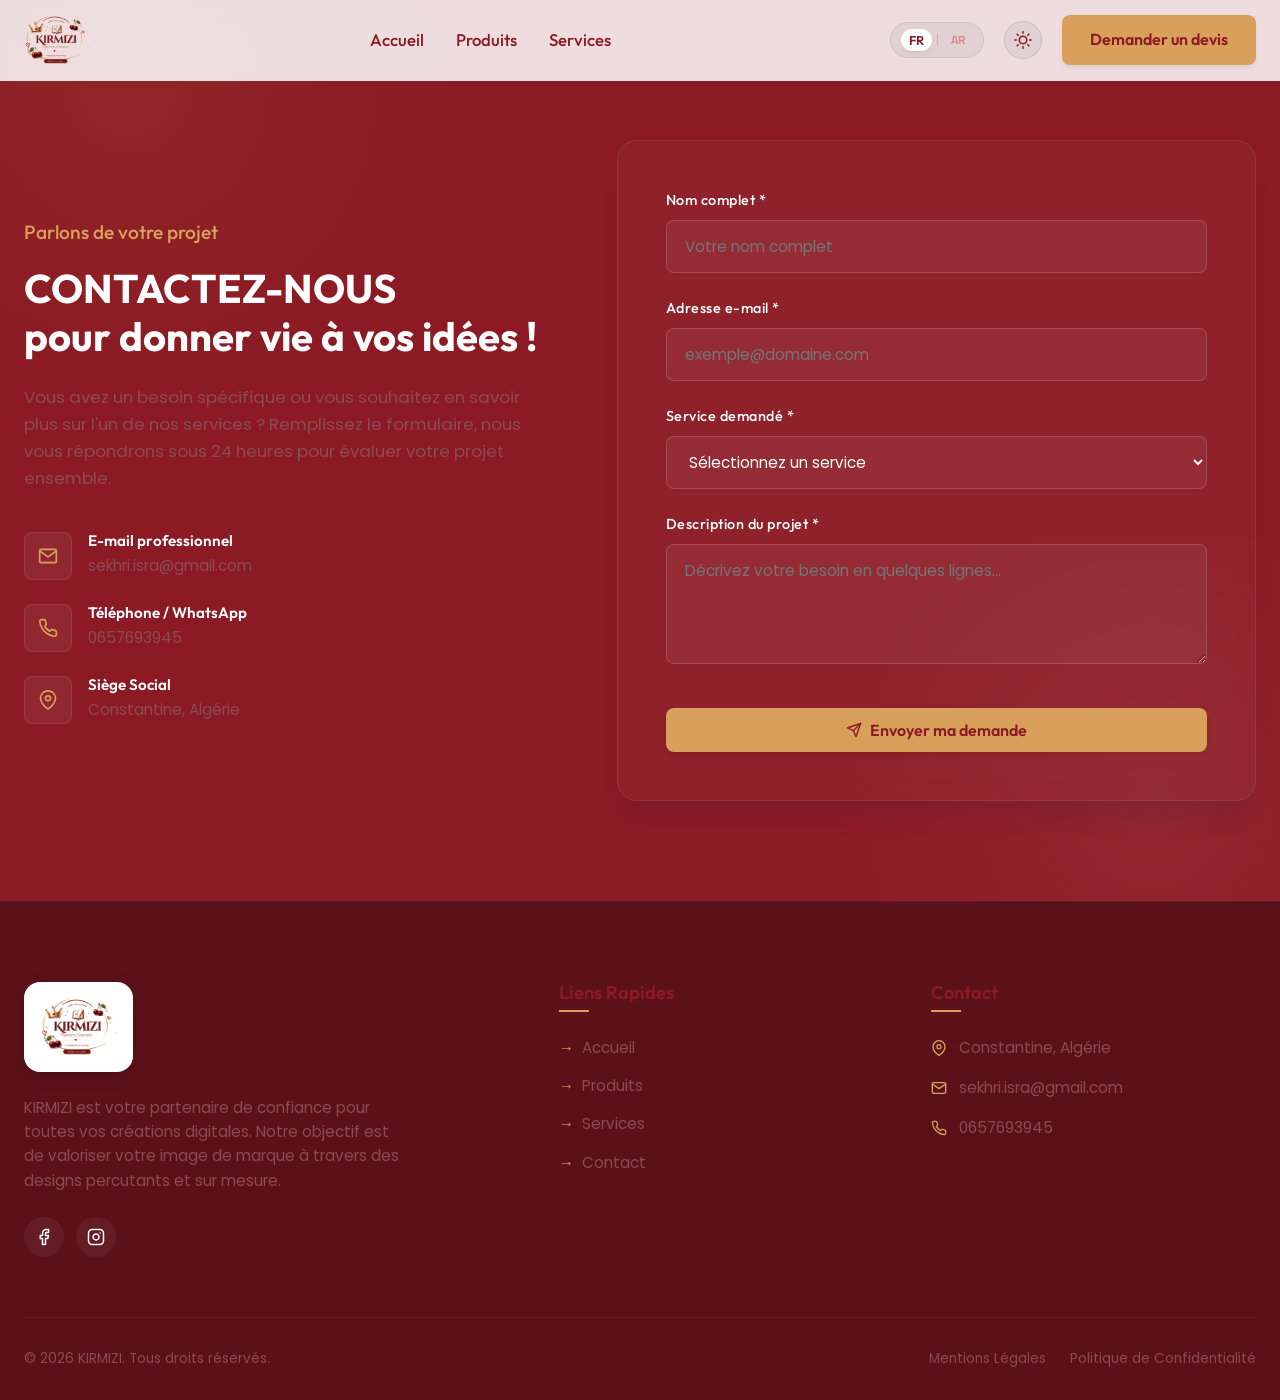
==== commit 6ca1628e: "fix: restore white background container for footer logo and update social links for facebook and ins" ====
--- a/contact.html
+++ b/contact.html
@@ -222,26 +222,18 @@
             valoriser votre image de marque à travers des designs percutants et sur mesure.
           </p>
           <div class="footer-socials">
-            <a href="#" class="social-link" aria-label="Facebook">
+            <a href="https://www.facebook.com/kirmizi.papeterie" target="_blank" rel="noopener noreferrer" class="social-link" aria-label="Facebook">
               <svg xmlns="http://www.w3.org/2000/svg" viewBox="0 0 24 24" fill="none" stroke="currentColor"
                 stroke-width="2" stroke-linecap="round" stroke-linejoin="round">
                 <path d="M18 2h-3a5 5 0 0 0-5 5v3H7v4h3v8h4v-8h3l1-4h-4V7a1 1 0 0 1 1-1h3z"></path>
               </svg>
             </a>
-            <a href="#" class="social-link" aria-label="Instagram">
+            <a href="https://www.instagram.com/kirmizi.papeterie" target="_blank" rel="noopener noreferrer" class="social-link" aria-label="Instagram">
               <svg xmlns="http://www.w3.org/2000/svg" viewBox="0 0 24 24" fill="none" stroke="currentColor"
                 stroke-width="2" stroke-linecap="round" stroke-linejoin="round">
                 <rect x="2" y="2" width="20" height="20" rx="5" ry="5"></rect>
                 <path d="M16 11.37A4 4 0 1 1 12.63 8 4 4 0 0 1 16 11.37z"></path>
                 <line x1="17.5" y1="6.5" x2="17.51" y2="6.5"></line>
-              </svg>
-            </a>
-            <a href="#" class="social-link" aria-label="LinkedIn">
-              <svg xmlns="http://www.w3.org/2000/svg" viewBox="0 0 24 24" fill="none" stroke="currentColor"
-                stroke-width="2" stroke-linecap="round" stroke-linejoin="round">
-                <path d="M16 8a6 6 0 0 1 6 6v7h-4v-7a2 2 0 0 0-2-2 2 2 0 0 0-2 2v7h-4v-7a6 6 0 0 1 6-6z"></path>
-                <rect x="2" y="9" width="4" height="12"></rect>
-                <circle cx="4" cy="4" r="2"></circle>
               </svg>
             </a>
           </div>
--- a/style.css
+++ b/style.css
@@ -969,6 +969,10 @@
   width: auto;
   object-fit: contain;
   margin-bottom: 24px;
+  background-color: #ffffff;
+  padding: 10px 16px;
+  border-radius: 16px;
+  box-shadow: 0 4px 15px rgba(0, 0, 0, 0.15);
 }
 
 .footer-desc {
